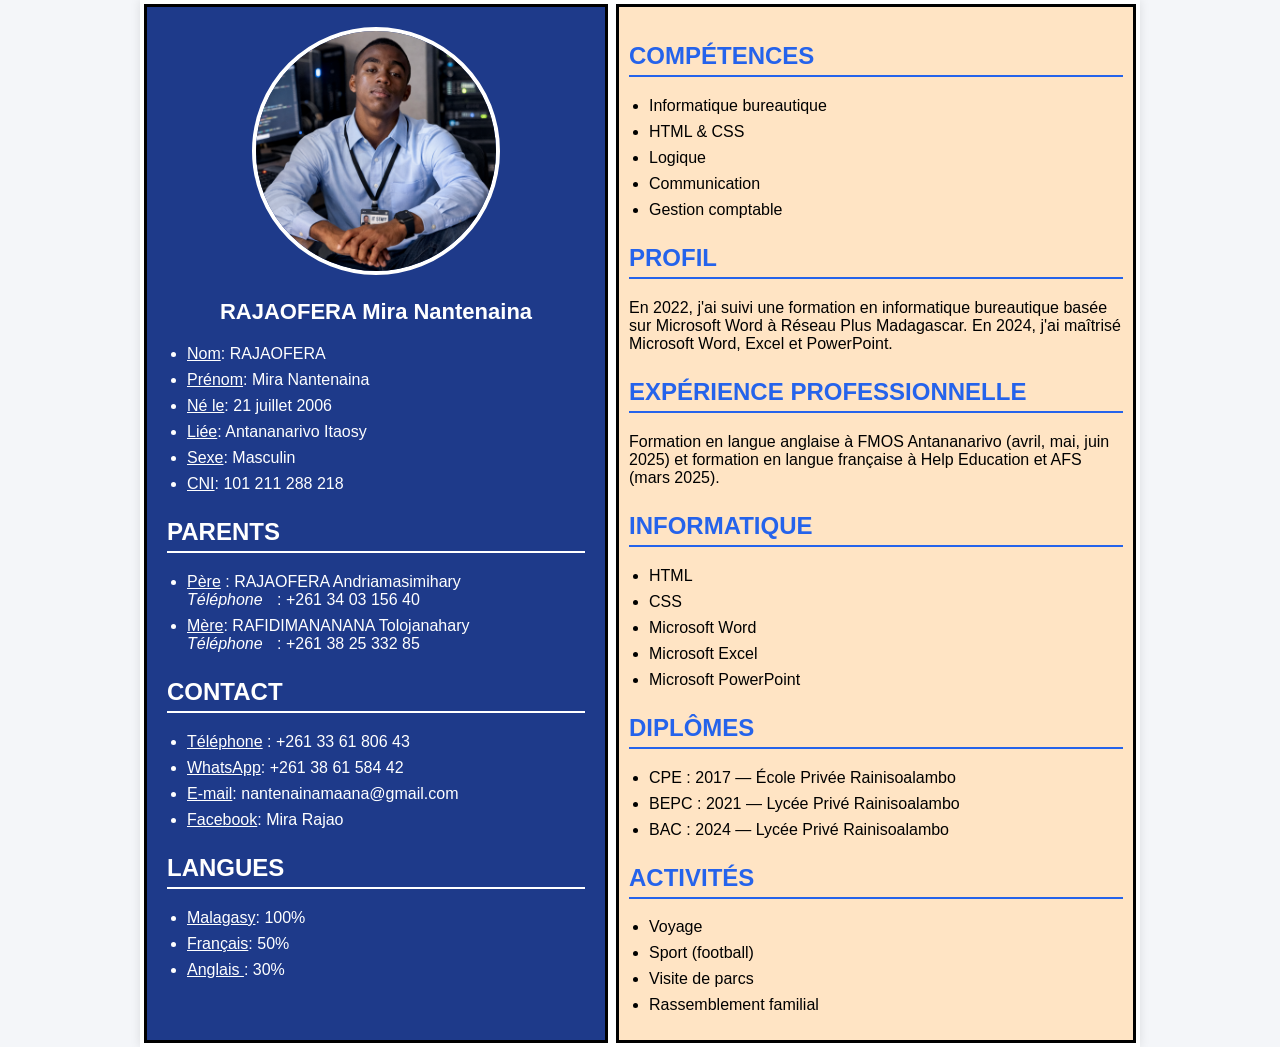
==== index.html @ ee66da11 "Rename CV.MiraRajao.html to index.html" ====
<!DOCTYPE html>
<html>
<head>
<meta charset="UTF-8">
<title>Mon CV</title>
<link rel="stylesheet" href="https://cdnjs.cloudflare.com/ajax/libs/font-awesome/6.5.0/css/all.min.css">
<link rel="stylesheet" href="monCv.css">
  </head>

    <body>

     <div class="container">


       <div class="gauche">

         <div class="photo">
            <img src="mira.jpg" alt="Photo Mira">
         </div>

     <h1>RAJAOFERA Mira Nantenaina</h1>

     <ul>
        <li><u>Nom</u>: RAJAOFERA</li>
        <li><u>Prénom</u>: Mira Nantenaina</li>
        <li><u>Né le</u>: 21 juillet 2006</li>
        <li><u>Liée</u>: Antananarivo Itaosy</li>
        <li><u>Sexe</u>: Masculin</li>
        <li><u>CNI</u>: 101 211 288 218</li>
     </ul>
          <h2>PARENTS</h2>
          <ul>
             <li><u>Père</u> : RAJAOFERA Andriamasimihary<br>
                <i>Téléphone</i> : +261 34 03 156 40
             </li>
             <li><u>Mère</u>: RAFIDIMANANANA Tolojanahary<br>
                <i>Téléphone</i> : +261 38 25 332 85
             </li>
          </ul>
     <h2>CONTACT</h2>
     <ul>
       <li><u>Téléphone</u> : +261 33 61 806 43</li>
       <li><u>WhatsApp</u>: +261 38 61 584 42</li>
       <li><u>E-mail</u>: nantenainamaana@gmail.com</li>
       <li><u>Facebook</u>: Mira Rajao</li>
     </ul>

      <h2>LANGUES</h2>

     <ul>
      <li><u>Malagasy</u>: 100%</li>
      <li><u>Français</u>: 50%</li>
      <li><u>Anglais </u>: 30%</li>
    </ul>
    </div>
      <div class="droite">
         <h2>COMPÉTENCES</h2>

    <ul>
       <li>Informatique bureautique</li>
       <li>HTML & CSS</li>
       <li>Logique</li>
       <li>Communication</li>
       <li>Gestion comptable</li>
    </ul>
     <h2>PROFIL</h2>

<p>
En 2022, j'ai suivi une formation en informatique bureautique basée sur Microsoft Word à Réseau Plus Madagascar.
En 2024, j'ai maîtrisé Microsoft Word, Excel et PowerPoint.
</p>

     <h2>EXPÉRIENCE PROFESSIONNELLE</h2>

<p>
Formation en langue anglaise à FMOS Antananarivo (avril, mai, juin 2025)
et formation en langue française à Help Education et AFS (mars 2025).
</p>

     <h2>INFORMATIQUE</h2>

   <ul>
    <li> HTML</li>
    <li> CSS</li>
    <li> Microsoft Word</li>
    <li> Microsoft Excel</li>
    <li> Microsoft PowerPoint</li>
  </ul>

    <h2>DIPLÔMES</h2>

   <ul>
     <li>CPE : 2017 — École Privée Rainisoalambo</li>
     <li>BEPC : 2021 — Lycée Privé Rainisoalambo</li>
     <li>BAC : 2024 — Lycée Privé Rainisoalambo</li>
  </ul>

      <h2>ACTIVITÉS</h2>

    <ul>
     <li>Voyage</li>
     <li>Sport (football)</li>
     <li>Visite de parcs</li>
     <li>Rassemblement familial</li>
   </ul>
     </div>
       </div>
</body>
</html>
---- monCv.css ----
body{
   font-family: Arial, sans-serif;
   margin:0;
   background:#f4f6f9;
}

.container{
   display:flex;
   max-width:1000px;
   margin:auto;
   background:white;
   box-shadow:0 0 10px rgba(0,0,0,0.1);
}

.gauche{
  width:55%;
  background:#1e3a8a;
  color:white;
  padding:20px;
  margin: 4px;
  border: 3px solid black;
}

.droite{
   background: bisque;
   width:65%;
   padding:10px;
   margin: 4px;
   border: 3px solid black;
}

.photo{
   text-align:center;
   margin-bottom:20px;
}
.photo img{
   width:240px;
   border-radius:50%;
   border:4px solid white;
   justify-content: center;
}
h1{
   font-size:22px;
   text-align:center;
   margin-bottom:20px;
}
h2{
   color:#2563eb;
   border-bottom:2px solid #2563eb;
   padding-bottom:5px;
   margin-top:25px;
}
.gauche h2{
   color:white;
   border-bottom:2px solid white;
}
ul{
   padding-left:20px;
}
li{
   margin-bottom:8px;
}
i{
   margin-right:10px;
   color:white;
}
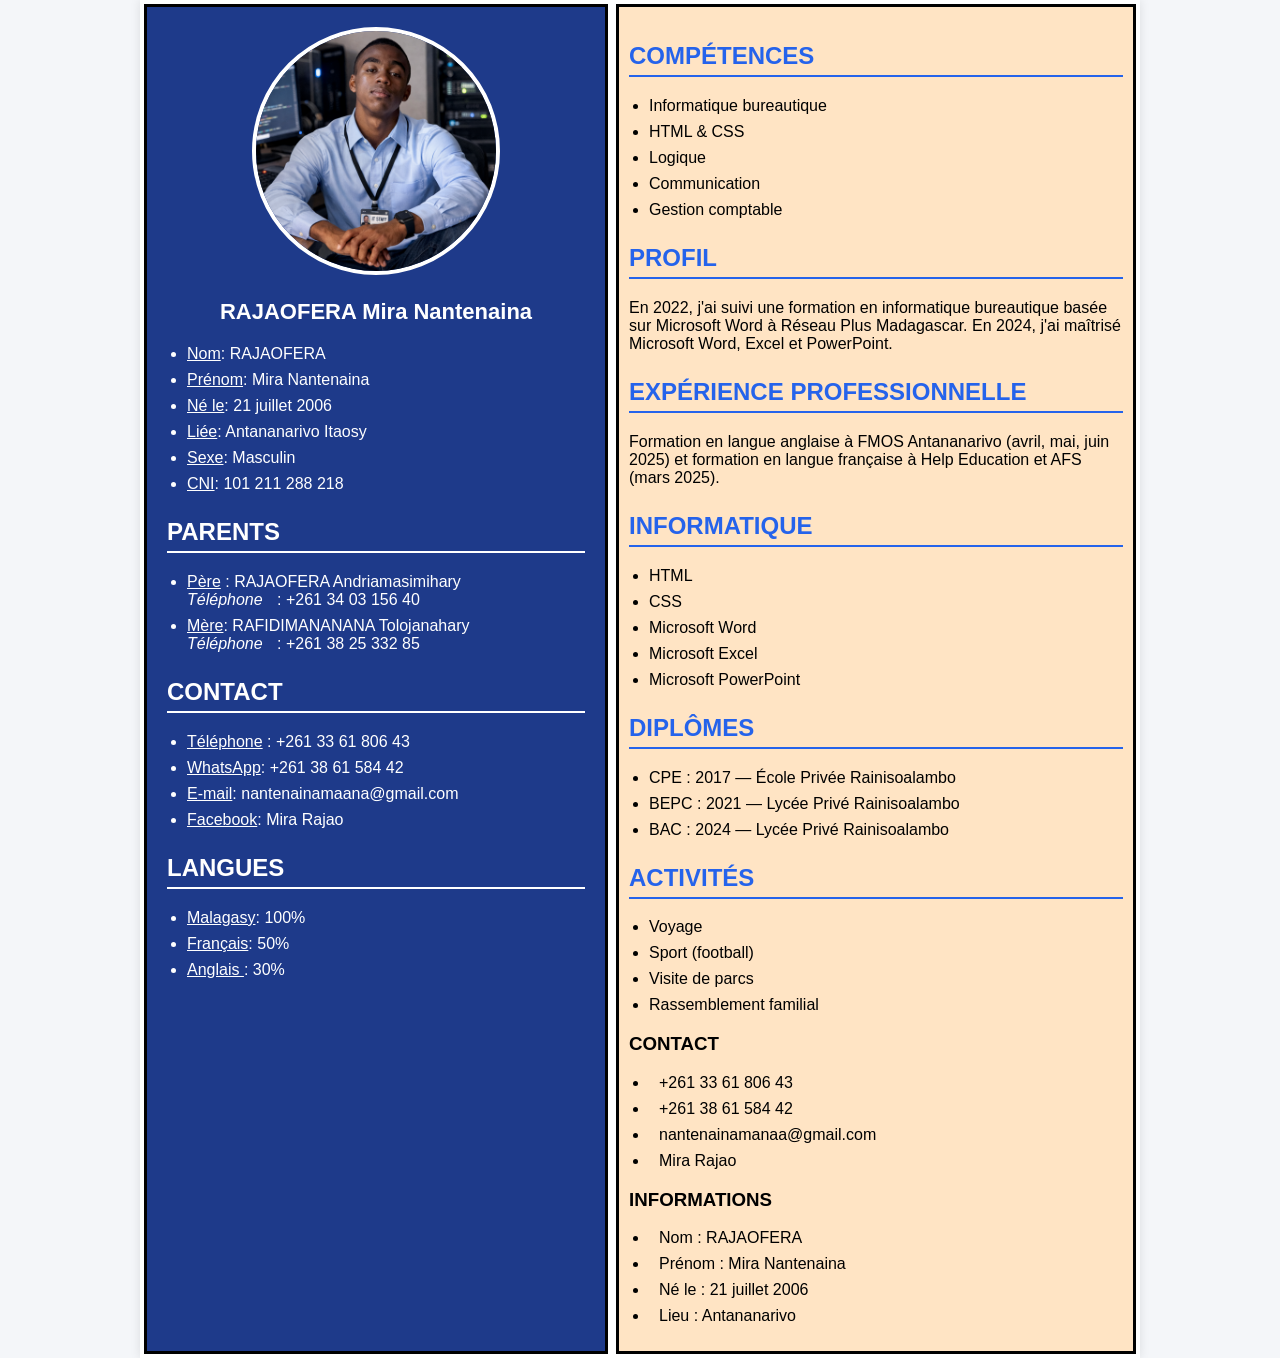
==== commit 7535e5bb: "Update index.html" ====
--- a/index.html
+++ b/index.html
@@ -3,8 +3,7 @@
 <head>
 <meta charset="UTF-8">
 <title>Mon CV</title>
-<link rel="stylesheet" href="https://cdnjs.cloudflare.com/ajax/libs/font-awesome/6.5.0/css/all.min.css">
-<link rel="stylesheet" href="monCv.css">
+<link rel="stylesheet" href="Cv.css">
   </head>
 
     <body>
@@ -103,6 +102,21 @@
      <li>Visite de parcs</li>
      <li>Rassemblement familial</li>
    </ul>
+         <h3>CONTACT</h3>
+<ul class="contact">
+  <li><i class="fa-solid fa-phone"></i> +261 33 61 806 43</li>
+  <li><i class="fa-brands fa-whatsapp"></i> +261 38 61 584 42</li>
+  <li><i class="fa-solid fa-envelope"></i> nantenainamanaa@gmail.com</li>
+  <li><i class="fa-brands fa-facebook"></i> Mira Rajao</li>
+</ul>
+
+<h3>INFORMATIONS</h3>
+<ul class="info">
+  <li><i class="fa-solid fa-user"></i> Nom : RAJAOFERA</li>
+  <li><i class="fa-solid fa-id-card"></i> Prénom : Mira Nantenaina</li>
+  <li><i class="fa-solid fa-calendar"></i> Né le : 21 juillet 2006</li>
+  <li><i class="fa-solid fa-location-dot"></i> Lieu : Antananarivo</li>
+</ul>
      </div>
        </div>
 </body>
--- a/Cv.css
+++ b/Cv.css
@@ -0,0 +1,66 @@
+body{
+   font-family: Arial, sans-serif;
+   margin:0;
+   background:#f4f6f9;
+}
+
+.container{
+   display:flex;
+   max-width:1000px;
+   margin:auto;
+   background:white;
+   box-shadow:0 0 10px rgba(0,0,0,0.1);
+}
+
+.gauche{
+  width:55%;
+  background:#1e3a8a;
+  color:white;
+  padding:20px;
+  margin: 4px;
+  border: 3px solid black;
+}
+
+.droite{
+   background: bisque;
+   width:65%;
+   padding:10px;
+   margin: 4px;
+   border: 3px solid black;
+}
+
+.photo{
+   text-align:center;
+   margin-bottom:20px;
+}
+.photo img{
+   width:240px;
+   border-radius:50%;
+   border:4px solid white;
+   justify-content: center;
+}
+h1{
+   font-size:22px;
+   text-align:center;
+   margin-bottom:20px;
+}
+h2{
+   color:#2563eb;
+   border-bottom:2px solid #2563eb;
+   padding-bottom:5px;
+   margin-top:25px;
+}
+.gauche h2{
+   color:white;
+   border-bottom:2px solid white;
+}
+ul{
+   padding-left:20px;
+}
+li{
+   margin-bottom:8px;
+}
+i{
+   margin-right:10px;
+   color:white;
+}
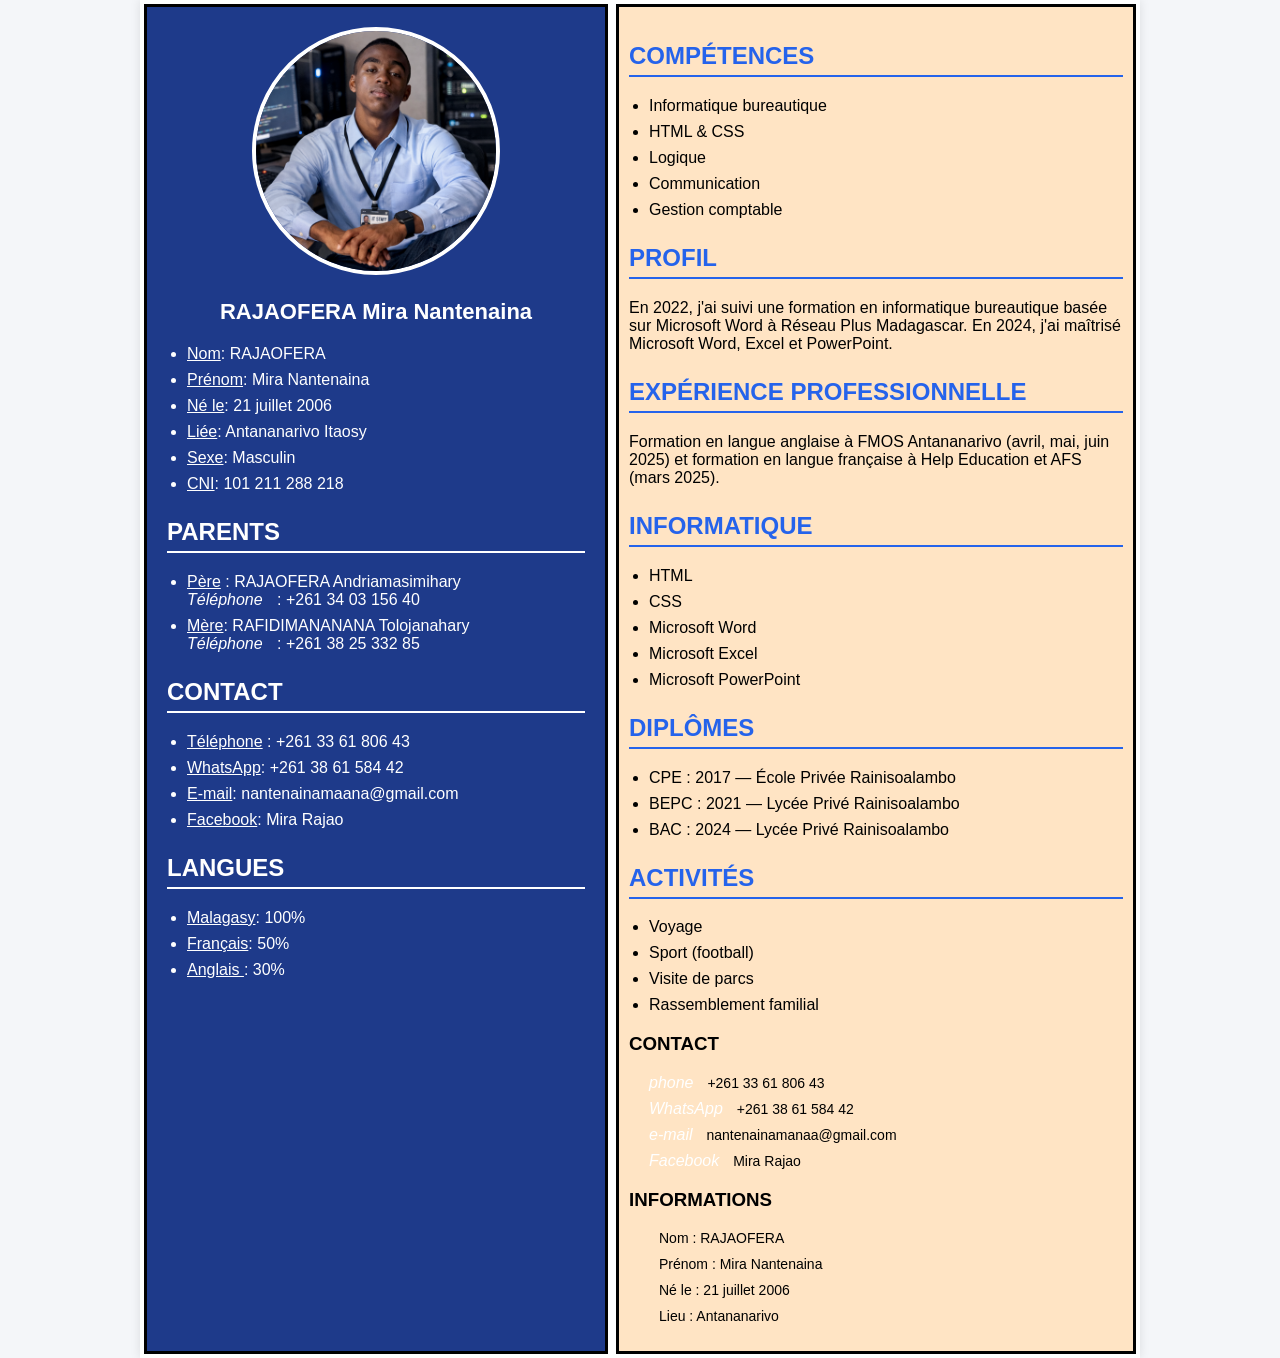
==== commit f9da3663: "Update index.html" ====
--- a/index.html
+++ b/index.html
@@ -104,10 +104,10 @@
    </ul>
          <h3>CONTACT</h3>
 <ul class="contact">
-  <li><i class="fa-solid fa-phone"></i> +261 33 61 806 43</li>
-  <li><i class="fa-brands fa-whatsapp"></i> +261 38 61 584 42</li>
-  <li><i class="fa-solid fa-envelope"></i> nantenainamanaa@gmail.com</li>
-  <li><i class="fa-brands fa-facebook"></i> Mira Rajao</li>
+  <li><i class="fa-solid fa-phone">phone</i> +261 33 61 806 43</li>
+  <li><i class="fa-brands fa-whatsapp">WhatsApp</i> +261 38 61 584 42</li>
+  <li><i class="fa-solid fa-envelope">e-mail</i> nantenainamanaa@gmail.com</li>
+  <li><i class="fa-brands fa-facebook">Facebook</i> Mira Rajao</li>
 </ul>
 
 <h3>INFORMATIONS</h3>
--- a/Cv.css
+++ b/Cv.css
@@ -64,3 +64,16 @@
    margin-right:10px;
    color:white;
 }
+.contact li,
+.info li{
+list-style: none;
+margin: 8px 0;
+font-size: 14px;
+}
+
+.contact i,
+.info i{
+margin-right: 10px;
+color: #ffffff;
+font-size: 16px;
+}
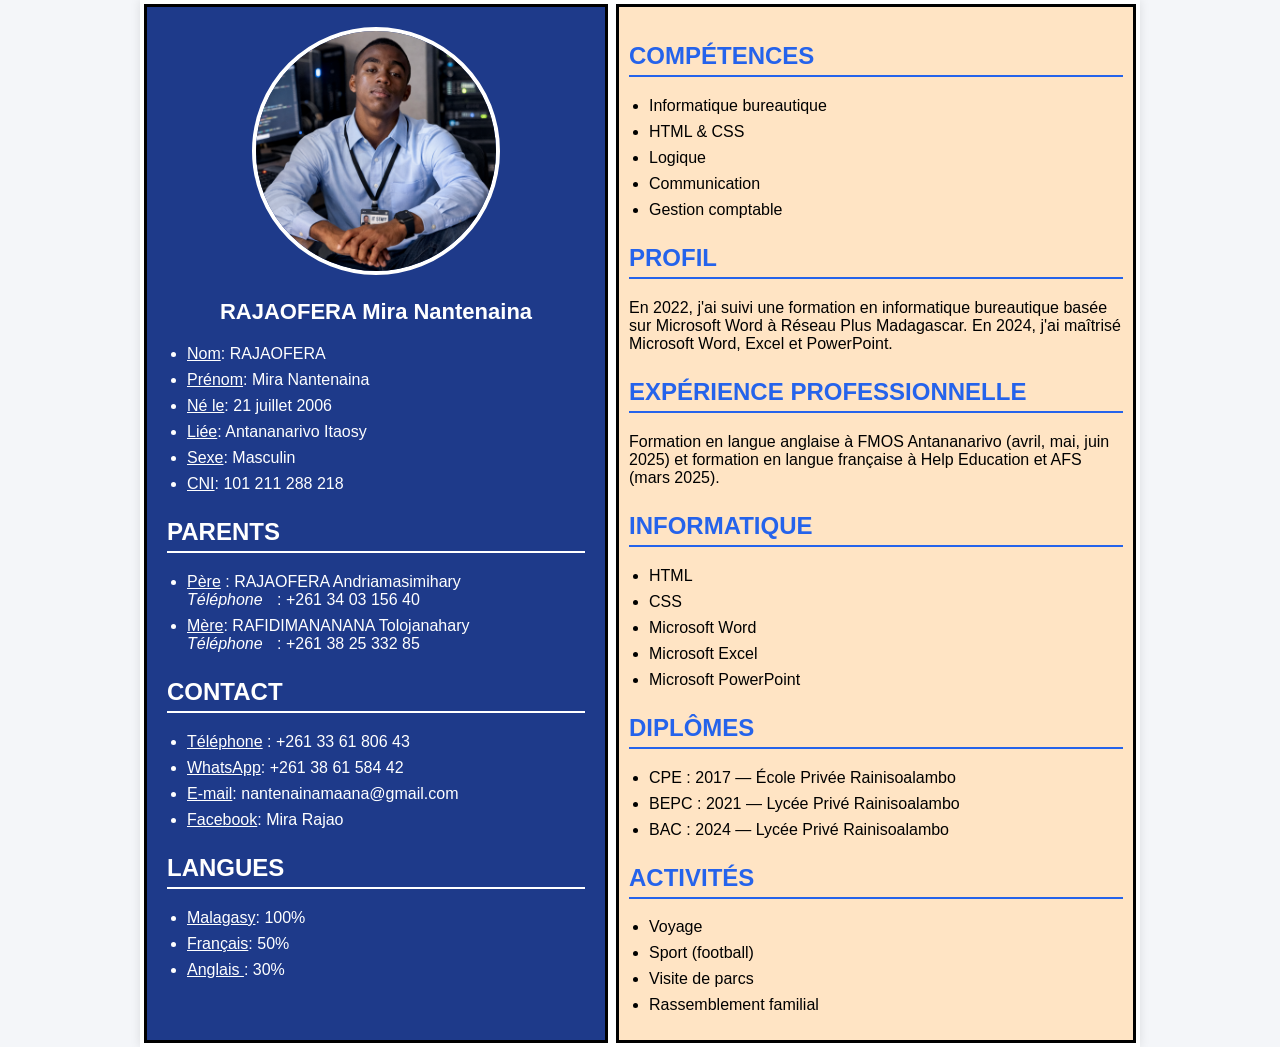
==== commit a29006fa: "Update index.html" ====
--- a/index.html
+++ b/index.html
@@ -102,21 +102,7 @@
      <li>Visite de parcs</li>
      <li>Rassemblement familial</li>
    </ul>
-         <h3>CONTACT</h3>
-<ul class="contact">
-  <li><i class="fa-solid fa-phone">phone</i> +261 33 61 806 43</li>
-  <li><i class="fa-brands fa-whatsapp">WhatsApp</i> +261 38 61 584 42</li>
-  <li><i class="fa-solid fa-envelope">e-mail</i> nantenainamanaa@gmail.com</li>
-  <li><i class="fa-brands fa-facebook">Facebook</i> Mira Rajao</li>
-</ul>
-
-<h3>INFORMATIONS</h3>
-<ul class="info">
-  <li><i class="fa-solid fa-user"></i> Nom : RAJAOFERA</li>
-  <li><i class="fa-solid fa-id-card"></i> Prénom : Mira Nantenaina</li>
-  <li><i class="fa-solid fa-calendar"></i> Né le : 21 juillet 2006</li>
-  <li><i class="fa-solid fa-location-dot"></i> Lieu : Antananarivo</li>
-</ul>
+         
      </div>
        </div>
 </body>
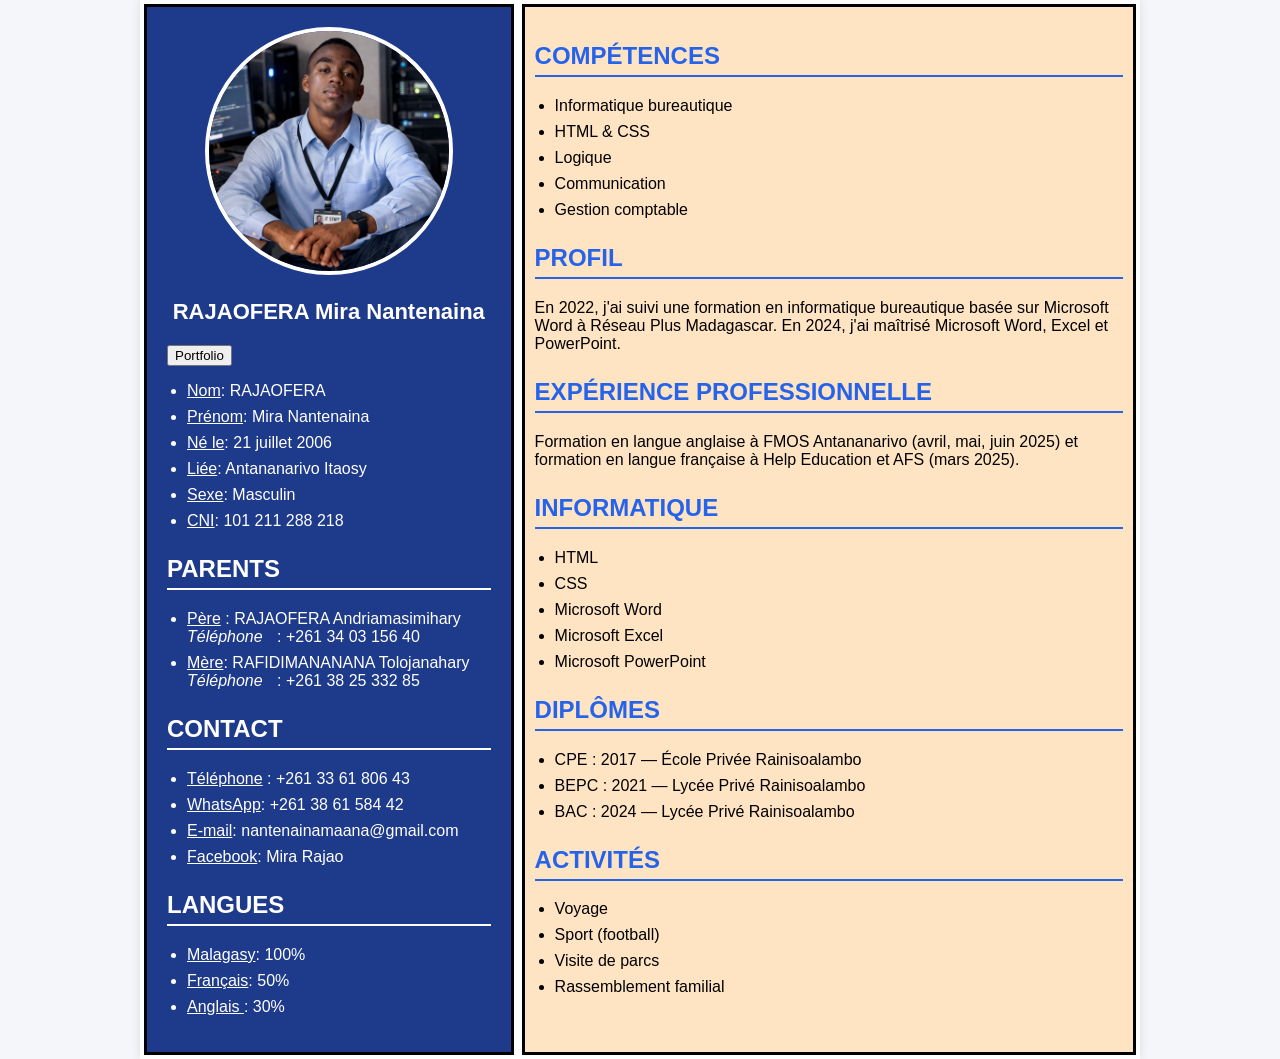
==== commit 10a62c60: "Update index.html" ====
--- a/index.html
+++ b/index.html
@@ -18,7 +18,7 @@
          </div>
 
      <h1>RAJAOFERA Mira Nantenaina</h1>
-
+<button style-color: white><a href"pf.html">Portfolio</a></button>
      <ul>
         <li><u>Nom</u>: RAJAOFERA</li>
         <li><u>Prénom</u>: Mira Nantenaina</li>
--- a/Cv.css
+++ b/Cv.css
@@ -23,7 +23,7 @@
 
 .droite{
    background: bisque;
-   width:65%;
+   width:100%;
    padding:10px;
    margin: 4px;
    border: 3px solid black;
@@ -64,16 +64,3 @@
    margin-right:10px;
    color:white;
 }
-.contact li,
-.info li{
-list-style: none;
-margin: 8px 0;
-font-size: 14px;
-}
-
-.contact i,
-.info i{
-margin-right: 10px;
-color: #ffffff;
-font-size: 16px;
-}
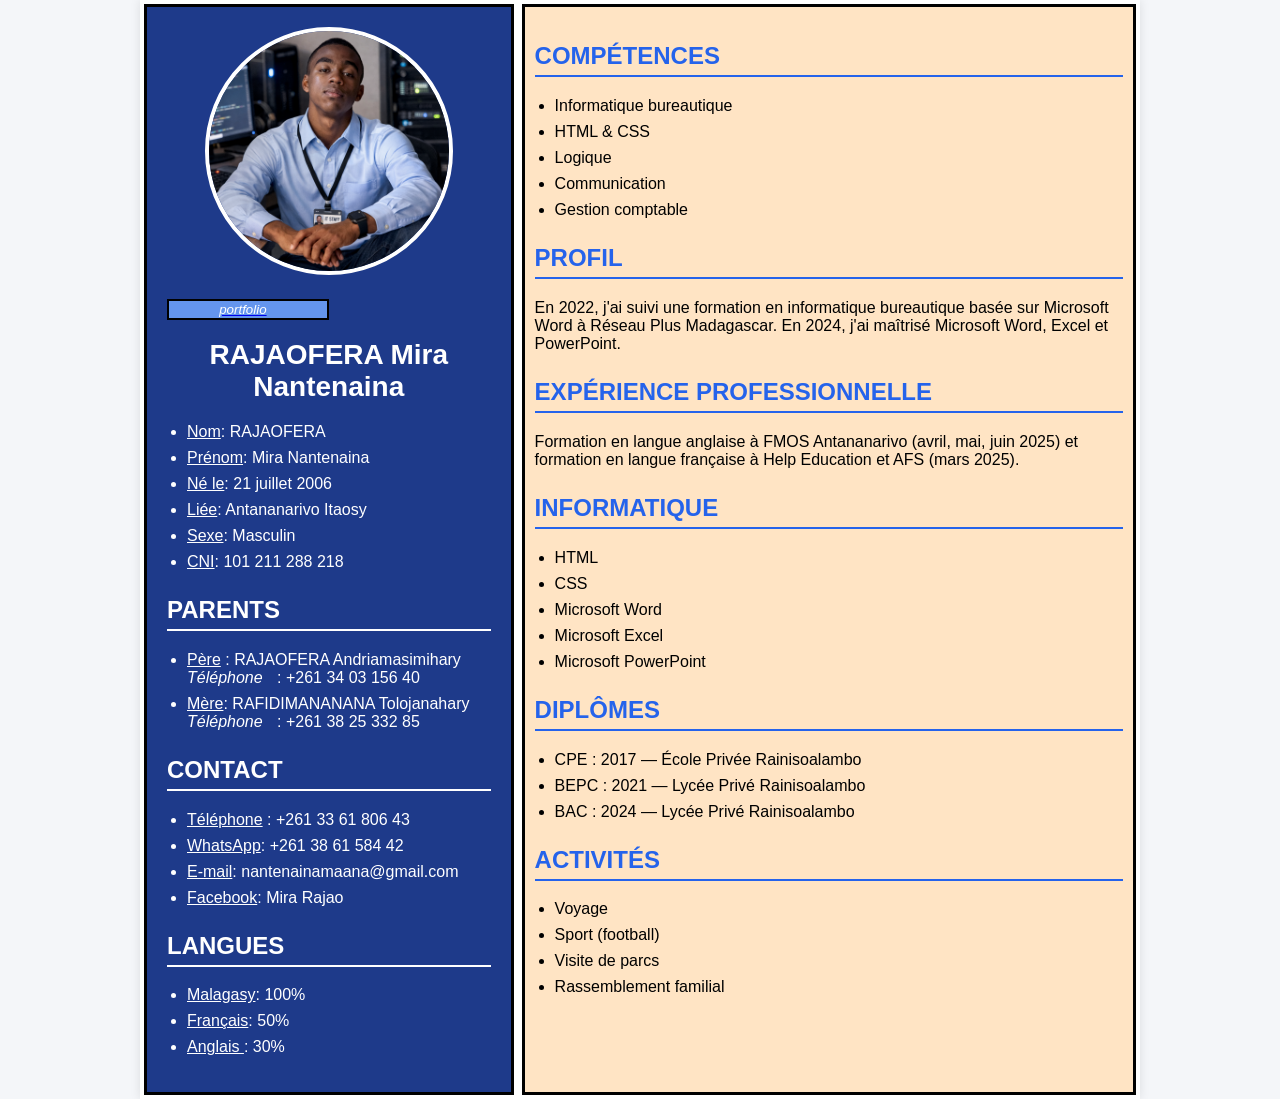
==== commit c3bb337f: "Rename CV.MiraRajao.html to index.html" ====
--- a/index.html
+++ b/index.html
@@ -3,7 +3,8 @@
 <head>
 <meta charset="UTF-8">
 <title>Mon CV</title>
-<link rel="stylesheet" href="Cv.css">
+<link rel="stylesheet" href="https://cdnjs.cloudflare.com/ajax/libs/font-awesome/6.5.0/css/all.min.css">
+<link rel="stylesheet" href="monCv.css">
   </head>
 
     <body>
@@ -16,9 +17,11 @@
          <div class="photo">
             <img src="mira.jpg" alt="Photo Mira">
          </div>
+          
+          <button><a href="pf.html"><i>portfolio</i></a></button>
 
      <h1>RAJAOFERA Mira Nantenaina</h1>
-<button style-color: white><a href"pf.html">Portfolio</a></button>
+
      <ul>
         <li><u>Nom</u>: RAJAOFERA</li>
         <li><u>Prénom</u>: Mira Nantenaina</li>
@@ -102,7 +105,6 @@
      <li>Visite de parcs</li>
      <li>Rassemblement familial</li>
    </ul>
-         
      </div>
        </div>
 </body>
--- a/monCv.css
+++ b/monCv.css
@@ -0,0 +1,75 @@
+body{
+   font-family: Arial, sans-serif;
+   margin:0;
+   background:#f4f6f9;
+   margin:0;
+   padding:0;
+}
+button{
+  border: 2px solid black;
+  background: cornflowerblue;
+  width: 50%;}
+
+.container{
+   display:flex;
+   max-width:1000px;
+   margin:auto;
+   background:white;
+   box-shadow:0 0 10px rgba(0,0,0,0.1);
+}
+
+.gauche{
+   width:55%;
+   background:#1e3a8a;
+   color:white;
+   padding:20px;
+   margin: 4px;
+   border: 3px solid black;
+}
+
+.droite{
+   background: bisque;
+   width:100%;
+   padding:10px;
+   margin: 4px;
+   border: 3px solid black;
+}
+
+.photo{
+   text-align:center;
+   margin-bottom:20px;
+}
+.photo img{
+   width:240px;
+   border-radius:50%;
+   border:4px solid white;
+   justify-content: center;
+}
+h1{
+   font-size:22px;
+   text-align:center;
+   margin-bottom:20px;
+   font-size:28px;
+   font-weight:bold;
+
+}
+h2{
+   color:#2563eb;
+   border-bottom:2px solid #2563eb;
+   padding-bottom:5px;
+   margin-top:25px;
+}
+.gauche h2{
+   color:white;
+   border-bottom:2px solid white;
+}
+ul{
+   padding-left:20px;
+}
+li{
+   margin-bottom:8px;
+}
+i{
+   margin-right:10px;
+   color:white;
+}
